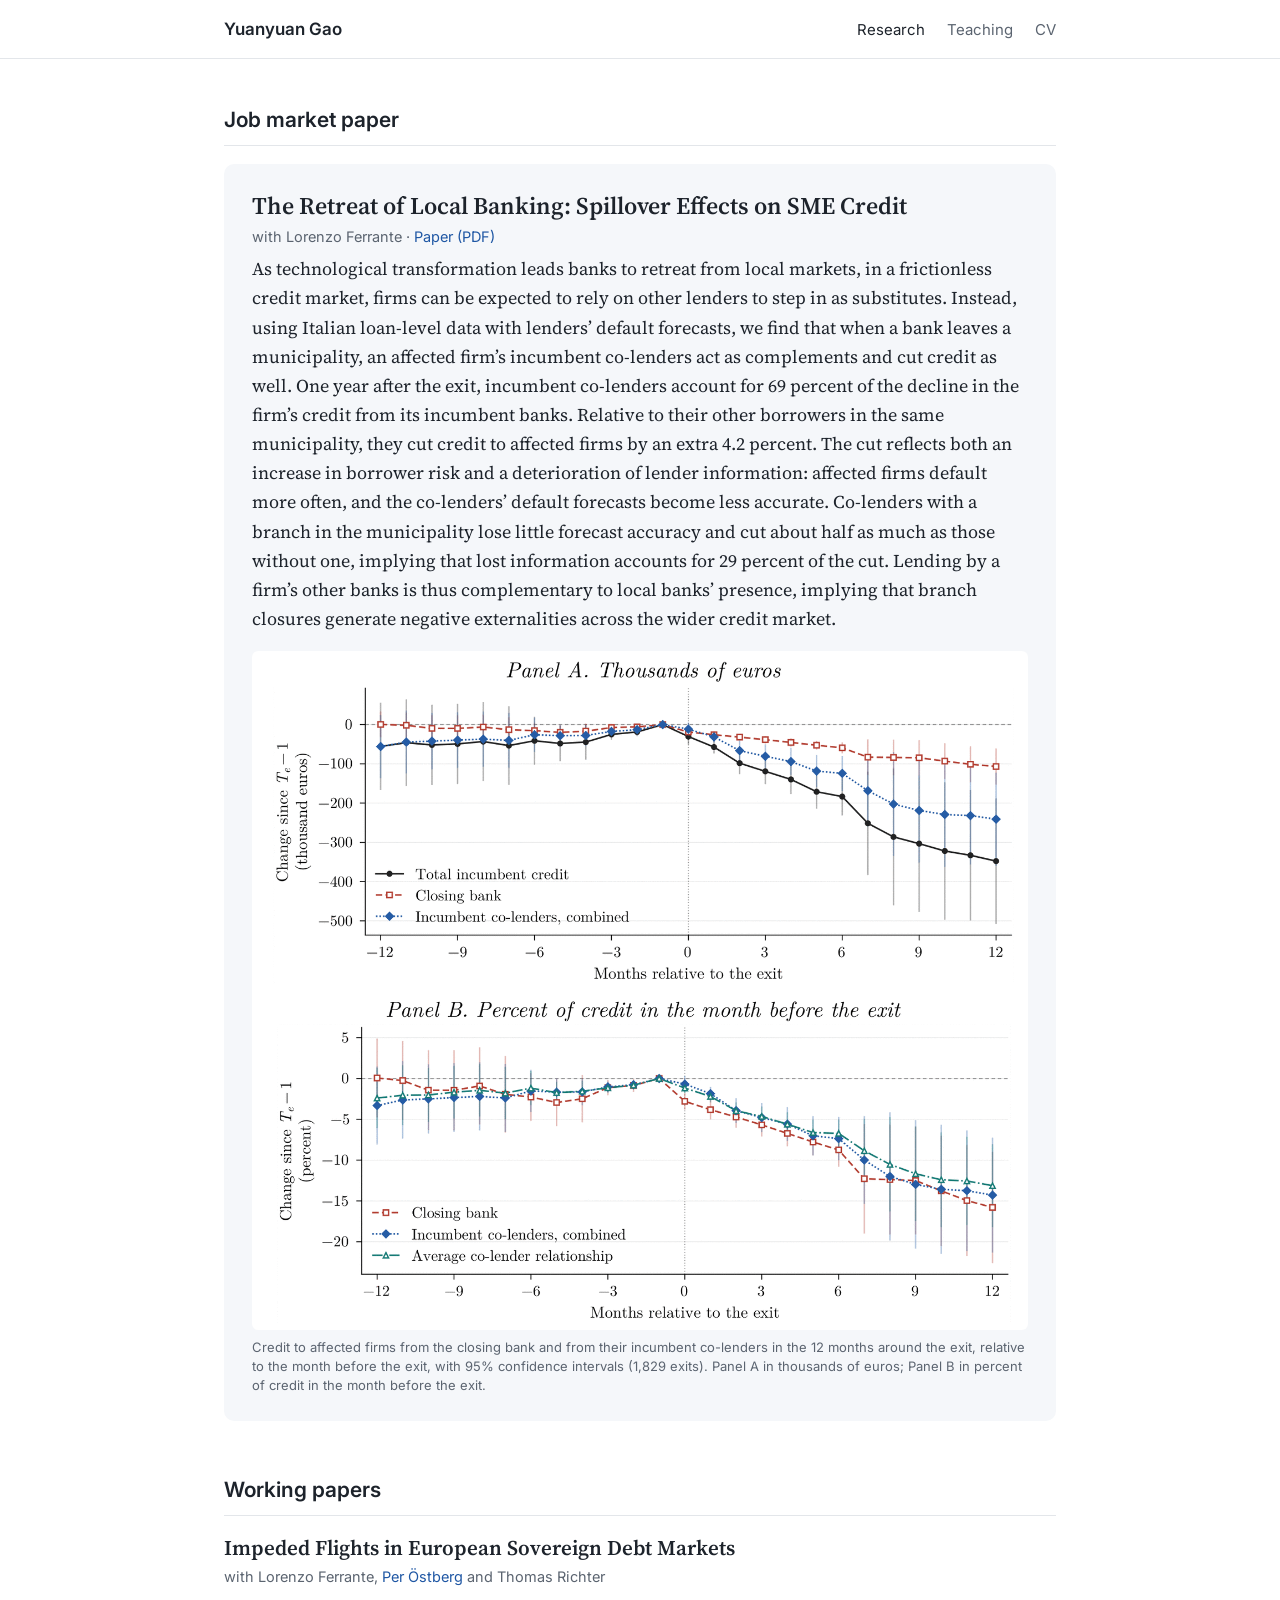
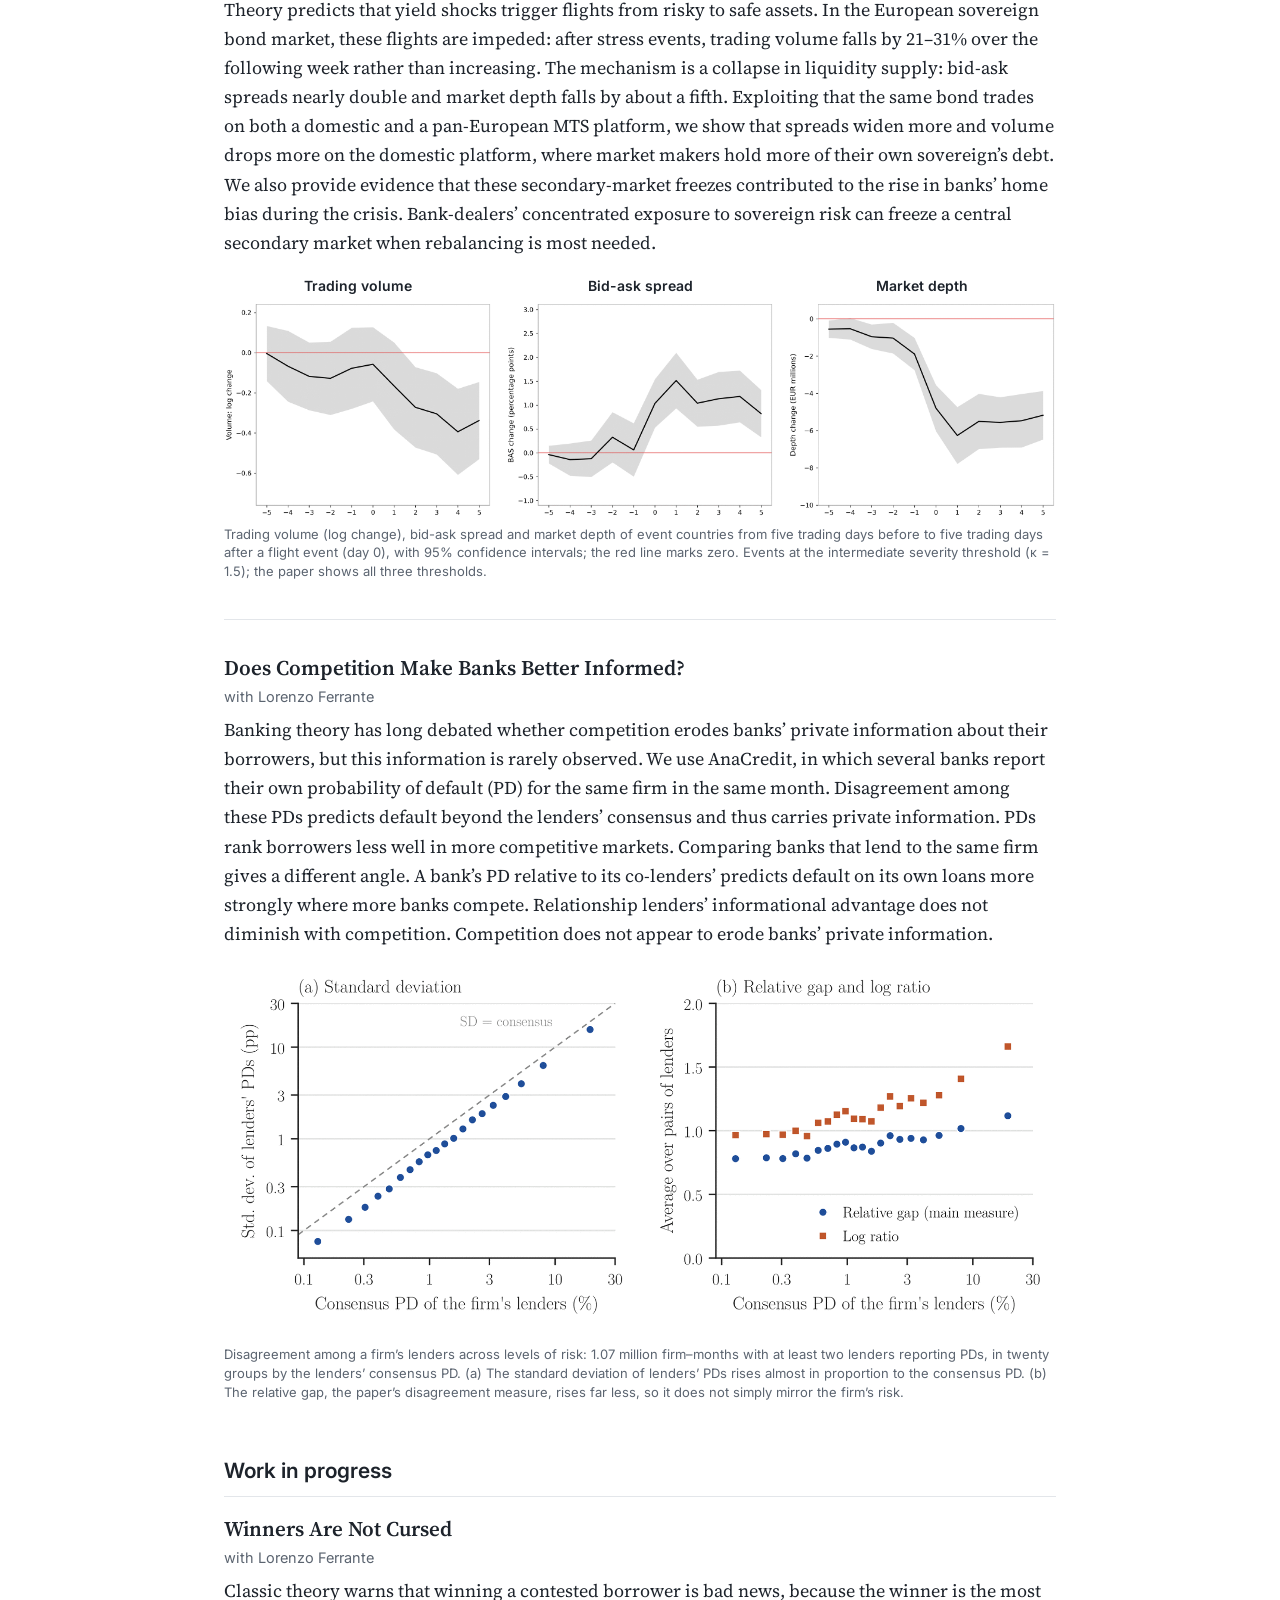
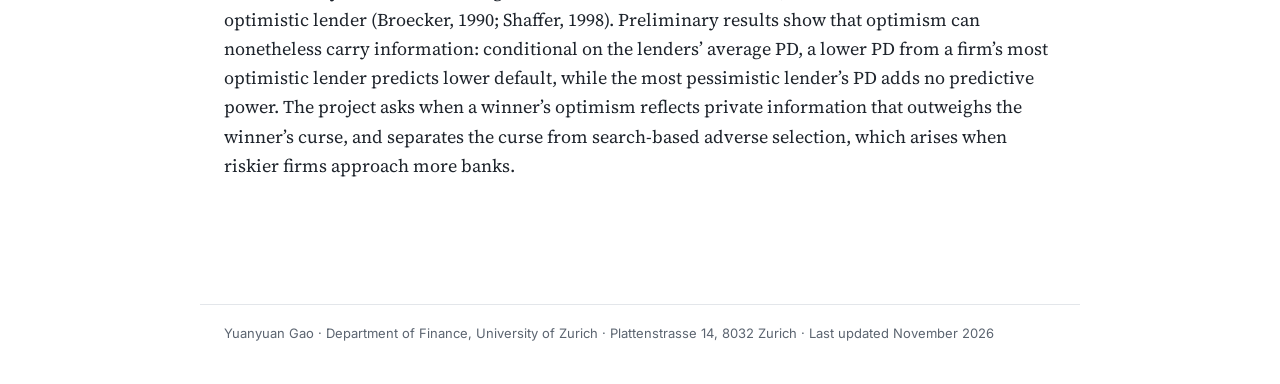
==== research.html @ 56079712 "Update site for November 2026 job market package New JMP title and abstract with Google Drive link; " ====
<!doctype html>
<html lang="en"><head>
<meta charset="utf-8"><meta name="viewport" content="width=device-width, initial-scale=1">
<title>Research | Yuanyuan Gao</title>
<meta name="description" content="Research by Yuanyuan Gao (University of Zurich and Swiss Finance Institute): job market paper on bank exits and SME credit, and working papers on sovereign debt markets and bank competition, with abstracts and main figures.">
<meta name="author" content="Yuanyuan Gao">
<link rel="canonical" href="https://yuanyuangao.com/research.html">
<meta property="og:type" content="profile"><meta property="og:title" content="Research | Yuanyuan Gao">
<meta property="og:description" content="Yuanyuan Gao is a PhD candidate in Finance at the University of Zurich and the Swiss Finance Institute, working on banking, financial intermediation and credit markets. On the 2026/27 academic job market."><meta property="og:url" content="https://yuanyuangao.com/research.html">
<meta property="og:image" content="https://yuanyuangao.com/portrait.jpg">
<link rel="icon" href="favicon.svg" type="image/svg+xml">
<link rel="preconnect" href="https://fonts.googleapis.com"><link rel="preconnect" href="https://fonts.gstatic.com" crossorigin>
<link href="https://fonts.googleapis.com/css2?family=Inter:wght@400;500;600&family=Source+Serif+4:ital,opsz,wght@0,8..60,400;0,8..60,600;1,8..60,400&display=swap" rel="stylesheet">
<link rel="stylesheet" href="style.css">
<script type="application/ld+json">{"@context": "https://schema.org", "@type": "Person", "name": "Yuanyuan Gao", "url": "https://yuanyuangao.com/", "email": "mailto:yuanyuan.gao@df.uzh.ch", "image": "https://yuanyuangao.com/portrait.jpg", "jobTitle": "PhD Candidate in Finance", "affiliation": [{"@type": "CollegeOrUniversity", "name": "University of Zurich", "department": "Department of Finance", "address": {"@type": "PostalAddress", "addressLocality": "Zurich", "addressCountry": "CH"}}, {"@type": "Organization", "name": "Swiss Finance Institute"}], "alumniOf": [{"@type": "CollegeOrUniversity", "name": "University of Zurich"}, {"@type": "CollegeOrUniversity", "name": "Chongqing University"}], "knowsAbout": ["Banking", "Financial intermediation", "Credit markets", "Bank branch closures", "Sovereign bond markets"], "sameAs": ["https://www.sfi.ch/en/people/yuanyuan-gao", "https://www.df.uzh.ch/en/people/phd-candidates/yuanyuan-gao.html"]}</script>
</head><body><header class="top"><div class="bar"><a class="brand" href="index.html">Yuanyuan Gao</a><nav><a href="research.html" aria-current="page">Research</a><a href="teaching.html">Teaching</a><a href="Yuanyuan_Gao_CV.pdf">CV</a></nav></div></header><main>
<section><h2>Job market paper</h2>
<article class="jmp paper-full" id="jmp">
<h3 class="ptitle">The Retreat of Local Banking: Spillover Effects on SME Credit</h3>
<p class="meta">with Lorenzo Ferrante · <a href="https://drive.google.com/file/d/1l1pgFVJreJL63-VNwxpn91xa-HqWeBpv/view?usp=sharing">Paper (PDF)</a></p>
<p>As technological transformation leads banks to retreat from local markets, in a frictionless credit market, firms can be expected to rely on other lenders to step in as substitutes. Instead, using Italian loan-level data with lenders’ default forecasts, we find that when a bank leaves a municipality, an affected firm’s incumbent co-lenders act as complements and cut credit as well. One year after the exit, incumbent co-lenders account for 69 percent of the decline in the firm’s credit from its incumbent banks. Relative to their other borrowers in the same municipality, they cut credit to affected firms by an extra 4.2 percent. The cut reflects both an increase in borrower risk and a deterioration of lender information: affected firms default more often, and the co-lenders’ default forecasts become less accurate. Co-lenders with a branch in the municipality lose little forecast accuracy and cut about half as much as those without one, implying that lost information accounts for 29 percent of the cut. Lending by a firm’s other banks is thus complementary to local banks’ presence, implying that branch closures generate negative externalities across the wider credit market.</p>
<figure><a class="figlink" href="fig_jmp.png"><img src="fig_jmp.png" alt="Event-study chart: after the exit, credit to affected firms falls both from the closing bank and, by more in euros, from their incumbent co-lenders" width="1400" height="1225"></a><figcaption>Credit to affected firms from the closing bank and from their incumbent co-lenders in the 12 months around the exit, relative to the month before the exit, with 95% confidence intervals (1,829 exits). Panel A in thousands of euros; Panel B in percent of credit in the month before the exit.</figcaption></figure>
</article></section>
<section><h2>Working papers</h2>
<article class="paper-full" id="impeded-flights">
<h3 class="ptitle">Impeded Flights in European Sovereign Debt Markets</h3>
<p class="meta">with Lorenzo Ferrante, <a href="https://www.df.uzh.ch/en/people/professor/oestberg.html">Per Östberg</a> and Thomas Richter</p>
<p>Theory predicts that yield shocks trigger flights from risky to safe assets. In the European sovereign bond market, these flights are impeded: after stress events, trading volume falls by 21–31% over the following week rather than increasing. The mechanism is a collapse in liquidity supply: bid-ask spreads nearly double and market depth falls by about a fifth. Exploiting that the same bond trades on both a domestic and a pan-European MTS platform, we show that spreads widen more and volume drops more on the domestic platform, where market makers hold more of their own sovereign’s debt. We also provide evidence that these secondary-market freezes contributed to the rise in banks’ home bias during the crisis. Bank-dealers’ concentrated exposure to sovereign risk can freeze a central secondary market when rebalancing is most needed.</p>
<figure><div class="panels"><a class="figlink" href="fig_if_volume.png"><span class="ptl">Trading volume</span><img src="fig_if_volume.png" alt="Trading volume falls after a flight event" width="900" height="722" loading="lazy"></a><a class="figlink" href="fig_if_spread.png"><span class="ptl">Bid-ask spread</span><img src="fig_if_spread.png" alt="The bid-ask spread rises after a flight event" width="900" height="722" loading="lazy"></a><a class="figlink" href="fig_if_depth.png"><span class="ptl">Market depth</span><img src="fig_if_depth.png" alt="Market depth falls after a flight event" width="900" height="722" loading="lazy"></a></div><figcaption>Trading volume (log change), bid-ask spread and market depth of event countries from five trading days before to five trading days after a flight event (day 0), with 95% confidence intervals; the red line marks zero. Events at the intermediate severity threshold (κ = 1.5); the paper shows all three thresholds.</figcaption></figure>
</article>
<article class="paper-full" id="competition">
<h3 class="ptitle">Does Competition Make Banks Better Informed?</h3>
<p class="meta">with Lorenzo Ferrante</p>
<p>Banking theory has long debated whether competition erodes banks’ private information about their borrowers, but this information is rarely observed. We use AnaCredit, in which several banks report their own probability of default (PD) for the same firm in the same month. Disagreement among these PDs predicts default beyond the lenders’ consensus and thus carries private information. PDs rank borrowers less well in more competitive markets. Comparing banks that lend to the same firm gives a different angle. A bank’s PD relative to its co-lenders’ predicts default on its own loans more strongly where more banks compete. Relationship lenders’ informational advantage does not diminish with competition. Competition does not appear to erode banks’ private information.</p>
<figure><a class="figlink" href="fig_competition.png"><img src="fig_competition.png" alt="Two scatter plots of lender disagreement against the consensus PD: the standard deviation of PDs rises with risk, while the relative gap stays much flatter" width="1600" height="714" loading="lazy"></a><figcaption>Disagreement among a firm’s lenders across levels of risk: 1.07 million firm–months with at least two lenders reporting PDs, in twenty groups by the lenders’ consensus PD. (a) The standard deviation of lenders’ PDs rises almost in proportion to the consensus PD. (b) The relative gap, the paper’s disagreement measure, rises far less, so it does not simply mirror the firm’s risk.</figcaption></figure>
</article></section>
<section><h2>Work in progress</h2>
<article class="paper-full" id="winners">
<h3 class="ptitle">Winners Are Not Cursed</h3>
<p class="meta">with Lorenzo Ferrante</p>
<p>Classic theory warns that winning a contested borrower is bad news, because the winner is the most optimistic lender (Broecker, 1990; Shaffer, 1998). Preliminary results show that optimism can nonetheless carry information: conditional on the lenders’ average PD, a lower PD from a firm’s most optimistic lender predicts lower default, while the most pessimistic lender’s PD adds no predictive power. The project asks when a winner’s optimism reflects private information that outweighs the winner’s curse, and separates the curse from search-based adverse selection, which arises when riskier firms approach more banks.</p>
</article></section>
</main><footer>Yuanyuan Gao · Department of Finance, University of Zurich · Plattenstrasse 14, 8032 Zurich · Last updated November 2026</footer></body></html>
---- style.css ----
:root{--ink:#1D232B;--ink-2:#5B6470;--rule:#E3E6EA;--link:#1F57A4;--paper:#FFFFFF;--tint:#F5F7FA;
--serif:"Source Serif 4",Georgia,serif;--sans:"Inter",system-ui,-apple-system,"Segoe UI",sans-serif}
*{box-sizing:border-box}html{-webkit-text-size-adjust:100%}
body{margin:0;background:var(--paper);color:var(--ink);font-family:var(--serif);font-size:18px;line-height:1.62}
a{color:var(--link);text-decoration:none}a:hover{text-decoration:underline}
a:focus-visible,summary:focus-visible{outline:2px solid var(--link);outline-offset:3px;border-radius:2px}
header.top{border-bottom:1px solid var(--rule);background:#fff;position:sticky;top:0;z-index:5}
.bar{max-width:880px;margin:0 auto;padding:14px 24px;display:flex;align-items:baseline;justify-content:space-between;gap:16px;flex-wrap:wrap}
.brand{font-family:var(--sans);font-weight:600;font-size:17px;color:var(--ink)}
nav a{font-family:var(--sans);font-size:15px;color:var(--ink-2);margin-left:22px}
nav a:first-child{margin-left:0}
nav a[aria-current="page"],nav a:hover{color:var(--ink);text-decoration:none}
main{max-width:880px;margin:0 auto;padding:44px 24px 72px}
.hero{display:grid;grid-template-columns:190px 1fr;gap:40px;align-items:start;margin-bottom:56px}
.portrait{width:190px;height:190px;border-radius:50%;object-fit:cover;display:block}
h1{font-family:var(--sans);font-weight:600;font-size:34px;line-height:1.15;margin:0 0 14px;letter-spacing:-.01em}
.role{font-family:var(--sans);font-size:15.5px;color:var(--ink-2);margin:0 0 18px}
.hero p{margin:0 0 14px}
.links{font-family:var(--sans);font-size:15px;margin-top:18px;display:flex;flex-wrap:wrap;gap:8px 22px}
.cvbtn{display:inline-block;background:var(--ink);color:#fff;border-radius:6px;padding:8px 16px;font-weight:500}
.cvbtn:hover{text-decoration:none;background:#000}
h2{font-family:var(--sans);font-weight:600;font-size:21px;margin:0 0 18px;padding-bottom:8px;border-bottom:1px solid var(--rule)}
section{margin-bottom:52px;scroll-margin-top:80px}
.jmp{background:var(--tint);border-radius:10px;padding:26px 28px 22px;margin-bottom:34px}
.kind{font-family:var(--sans);font-size:14px;font-weight:600;color:var(--link);margin:0 0 4px}
.ptitle{font-size:21px;font-weight:600;line-height:1.3;margin:0 0 4px}
.jmp .ptitle{font-size:24px}
.meta{font-family:var(--sans);font-size:14.5px;color:var(--ink-2);margin:0 0 12px}
figure{margin:18px 0 4px}figure img{width:100%;height:auto;display:block;border-radius:6px;background:#fff}
.figlink{display:block}.figlink:hover img{box-shadow:0 0 0 1px var(--rule)}
.teaser{margin:0 0 12px}
details.more summary{font-weight:500}
details.more[open] summary{margin-bottom:2px}
.sub{font-family:var(--sans);font-size:17px;font-weight:600;margin:30px 0 14px}
.jmp+.sub{margin-top:0}
ul.plain a.t-title{color:var(--ink)}ul.plain a.t-title:hover{color:var(--link)}
.more-link{font-family:var(--sans);font-size:15px;margin:22px 0 0}
.paper-full{padding:0 0 34px;margin:0 0 34px;border-bottom:1px solid var(--rule);scroll-margin-top:80px}
.paper-full:last-child{border-bottom:0;margin-bottom:0;padding-bottom:0}
.jmp.paper-full{padding:26px 28px 22px;border-bottom:0}
.paper-full>p{margin:0 0 6px}
.panels{display:grid;grid-template-columns:repeat(3,1fr);gap:14px}
.panels .figlink{text-decoration:none}
.ptl{display:block;font-family:var(--sans);font-size:14px;font-weight:600;color:var(--ink);text-align:center;margin-bottom:4px}
@media (max-width:720px){.jmp.paper-full{padding:20px 18px}}
@media (max-width:600px){.panels{grid-template-columns:1fr;gap:18px;max-width:440px;margin:0 auto}}
figcaption{font-family:var(--sans);font-size:13px;color:var(--ink-2);margin-top:8px;line-height:1.45}
.paper{margin-bottom:26px}
details summary{cursor:pointer;font-family:var(--sans);font-size:14.5px;color:var(--link);list-style:none;display:inline-block}
details summary::-webkit-details-marker{display:none}
details summary::before{content:"+ ";}details[open] summary::before{content:"− ";}
details p{margin:8px 0 0}
ul.plain{list-style:none;margin:0;padding:0}ul.plain li{margin-bottom:14px}
.t-title{font-weight:600}.t-meta{font-family:var(--sans);font-size:14.5px;color:var(--ink-2)}
.refs{display:grid;grid-template-columns:repeat(3,1fr);gap:20px 28px}
.refs .who{font-weight:600;display:block}.refs span{display:block;font-family:var(--sans);font-size:14.5px;color:var(--ink-2);line-height:1.5}
.teaser p{margin:0 0 10px}
footer{max-width:880px;margin:0 auto;padding:18px 24px 40px;font-family:var(--sans);font-size:13px;color:var(--ink-2);border-top:1px solid var(--rule)}
@media (max-width:720px){
 body{font-size:17px}.hero{grid-template-columns:1fr;gap:20px}.portrait{width:140px;height:140px}
 h1{font-size:30px}.refs{grid-template-columns:1fr}.jmp{padding:20px 18px}
 nav a{margin-left:14px}main{padding:28px 16px 56px}.bar{padding:12px 16px}}
@media (prefers-reduced-motion:reduce){*{scroll-behavior:auto!important}}
html{scroll-behavior:smooth}
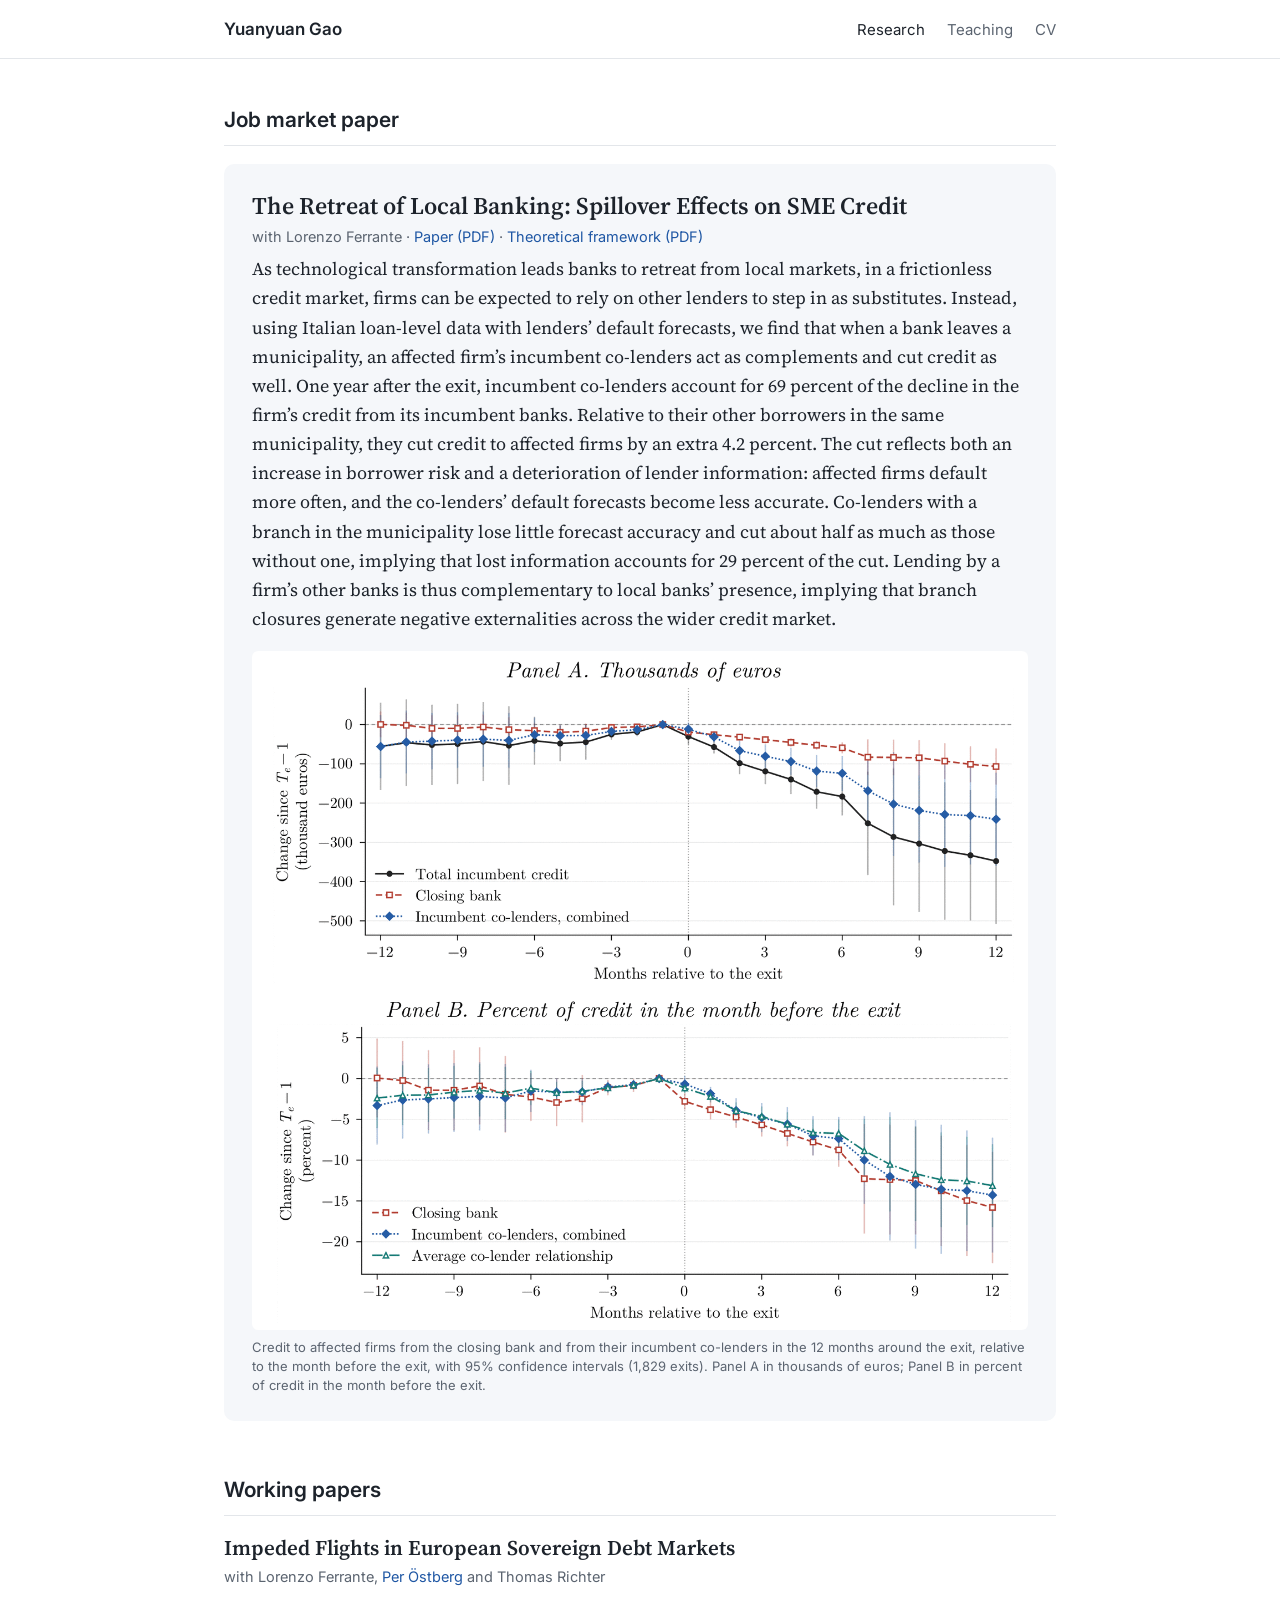
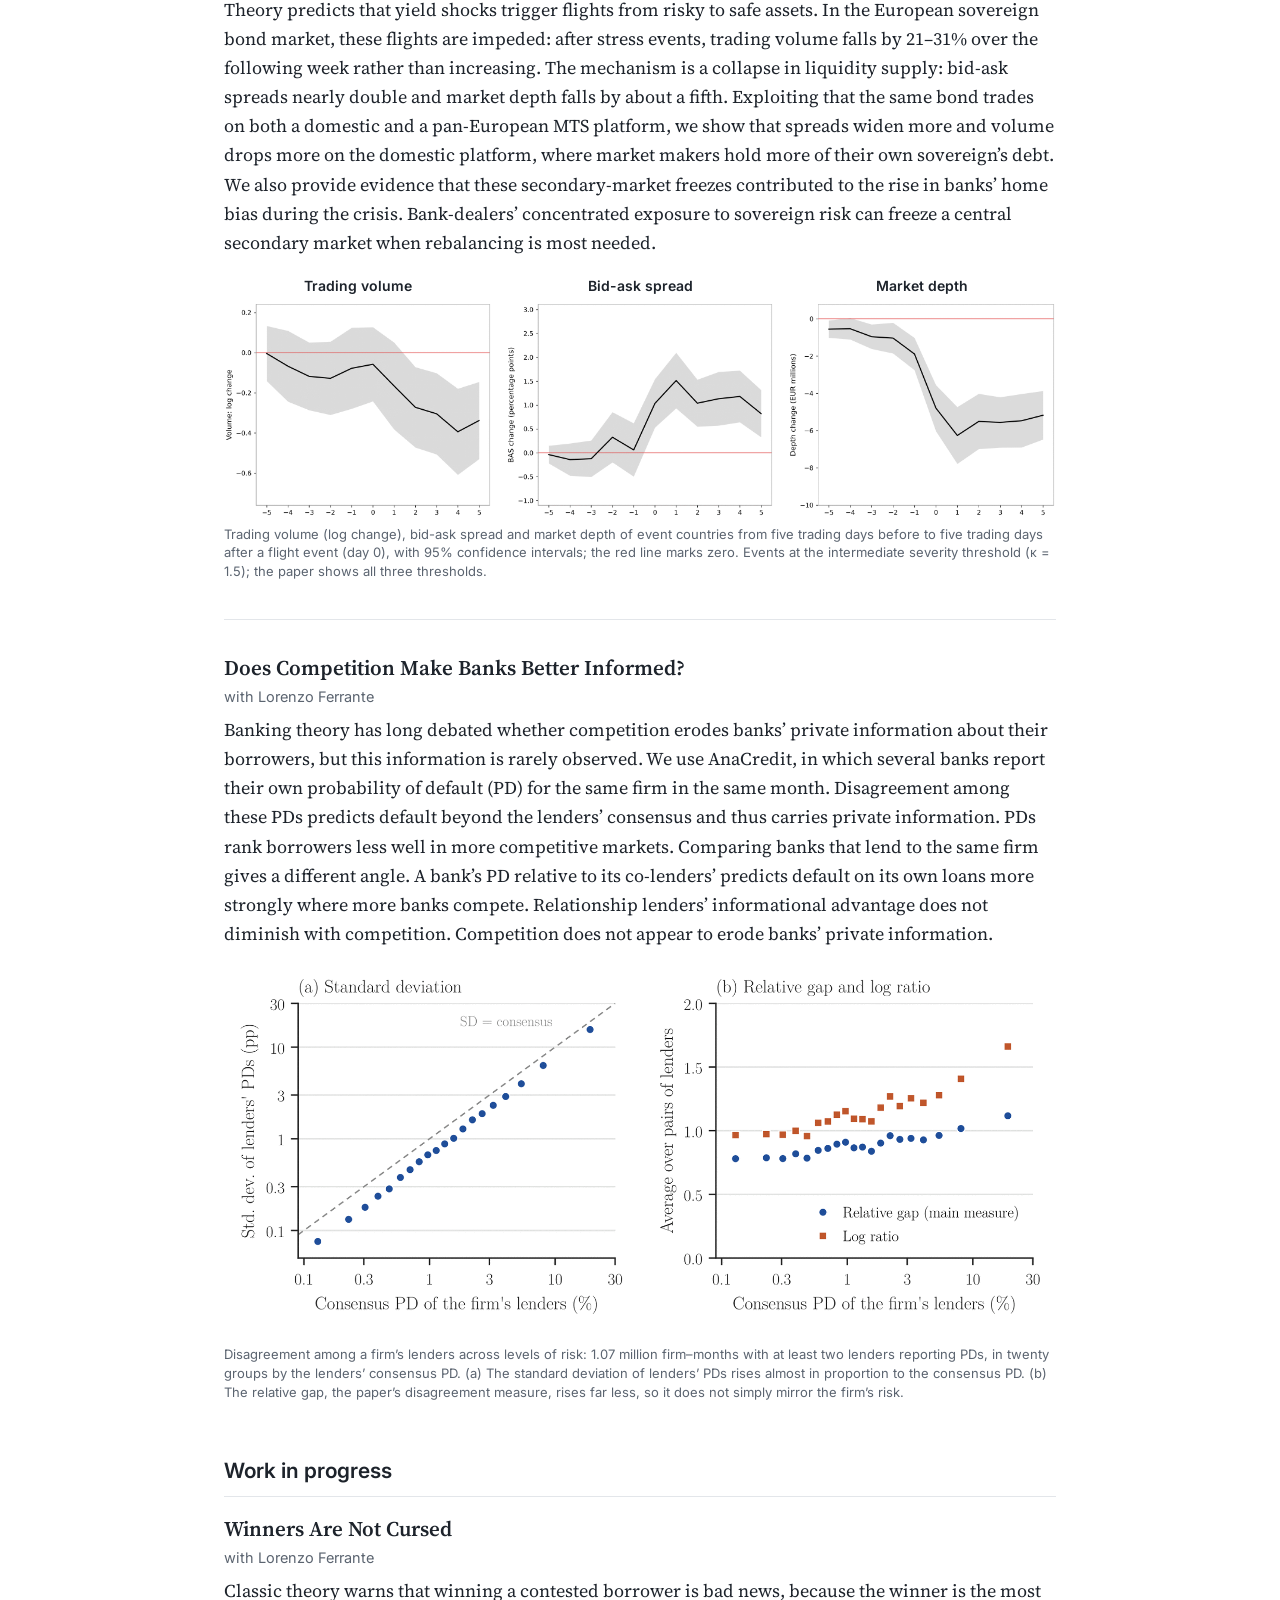
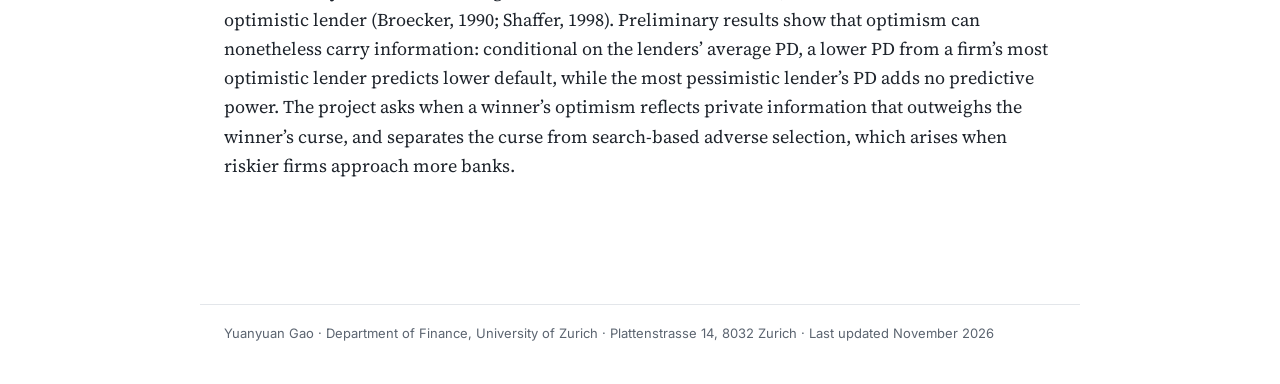
==== commit b1678964: "Add theoretical framework note to the JMP entries Standalone PDF of the framework (firm and informat" ====
--- a/research.html
+++ b/research.html
@@ -13,11 +13,11 @@
 <link href="https://fonts.googleapis.com/css2?family=Inter:wght@400;500;600&family=Source+Serif+4:ital,opsz,wght@0,8..60,400;0,8..60,600;1,8..60,400&display=swap" rel="stylesheet">
 <link rel="stylesheet" href="style.css">
 <script type="application/ld+json">{"@context": "https://schema.org", "@type": "Person", "name": "Yuanyuan Gao", "url": "https://yuanyuangao.com/", "email": "mailto:yuanyuan.gao@df.uzh.ch", "image": "https://yuanyuangao.com/portrait.jpg", "jobTitle": "PhD Candidate in Finance", "affiliation": [{"@type": "CollegeOrUniversity", "name": "University of Zurich", "department": "Department of Finance", "address": {"@type": "PostalAddress", "addressLocality": "Zurich", "addressCountry": "CH"}}, {"@type": "Organization", "name": "Swiss Finance Institute"}], "alumniOf": [{"@type": "CollegeOrUniversity", "name": "University of Zurich"}, {"@type": "CollegeOrUniversity", "name": "Chongqing University"}], "knowsAbout": ["Banking", "Financial intermediation", "Credit markets", "Bank branch closures", "Sovereign bond markets"], "sameAs": ["https://www.sfi.ch/en/people/yuanyuan-gao", "https://www.df.uzh.ch/en/people/phd-candidates/yuanyuan-gao.html"]}</script>
-</head><body><header class="top"><div class="bar"><a class="brand" href="index.html">Yuanyuan Gao</a><nav><a href="research.html" aria-current="page">Research</a><a href="teaching.html">Teaching</a><a href="Yuanyuan_Gao_CV.pdf">CV</a></nav></div></header><main>
+<script>if(location.host!=="yuanyuangao.com")window.goatcounter={no_onload:true}</script><script data-goatcounter="https://yuanyuangao.goatcounter.com/count" async src="//gc.zgo.at/count.js"></script></head><body><header class="top"><div class="bar"><a class="brand" href="index.html">Yuanyuan Gao</a><nav><a href="research.html" aria-current="page">Research</a><a href="teaching.html">Teaching</a><a href="Yuanyuan_Gao_CV.pdf">CV</a></nav></div></header><main>
 <section><h2>Job market paper</h2>
 <article class="jmp paper-full" id="jmp">
 <h3 class="ptitle">The Retreat of Local Banking: Spillover Effects on SME Credit</h3>
-<p class="meta">with Lorenzo Ferrante · <a href="https://drive.google.com/file/d/1l1pgFVJreJL63-VNwxpn91xa-HqWeBpv/view?usp=sharing">Paper (PDF)</a></p>
+<p class="meta">with Lorenzo Ferrante · <a href="https://drive.google.com/file/d/1l1pgFVJreJL63-VNwxpn91xa-HqWeBpv/view?usp=sharing">Paper (PDF)</a> · <a href="Gao_Ferrante_framework.pdf">Theoretical framework (PDF)</a></p>
 <p>As technological transformation leads banks to retreat from local markets, in a frictionless credit market, firms can be expected to rely on other lenders to step in as substitutes. Instead, using Italian loan-level data with lenders’ default forecasts, we find that when a bank leaves a municipality, an affected firm’s incumbent co-lenders act as complements and cut credit as well. One year after the exit, incumbent co-lenders account for 69 percent of the decline in the firm’s credit from its incumbent banks. Relative to their other borrowers in the same municipality, they cut credit to affected firms by an extra 4.2 percent. The cut reflects both an increase in borrower risk and a deterioration of lender information: affected firms default more often, and the co-lenders’ default forecasts become less accurate. Co-lenders with a branch in the municipality lose little forecast accuracy and cut about half as much as those without one, implying that lost information accounts for 29 percent of the cut. Lending by a firm’s other banks is thus complementary to local banks’ presence, implying that branch closures generate negative externalities across the wider credit market.</p>
 <figure><a class="figlink" href="fig_jmp.png"><img src="fig_jmp.png" alt="Event-study chart: after the exit, credit to affected firms falls both from the closing bank and, by more in euros, from their incumbent co-lenders" width="1400" height="1225"></a><figcaption>Credit to affected firms from the closing bank and from their incumbent co-lenders in the 12 months around the exit, relative to the month before the exit, with 95% confidence intervals (1,829 exits). Panel A in thousands of euros; Panel B in percent of credit in the month before the exit.</figcaption></figure>
 </article></section>
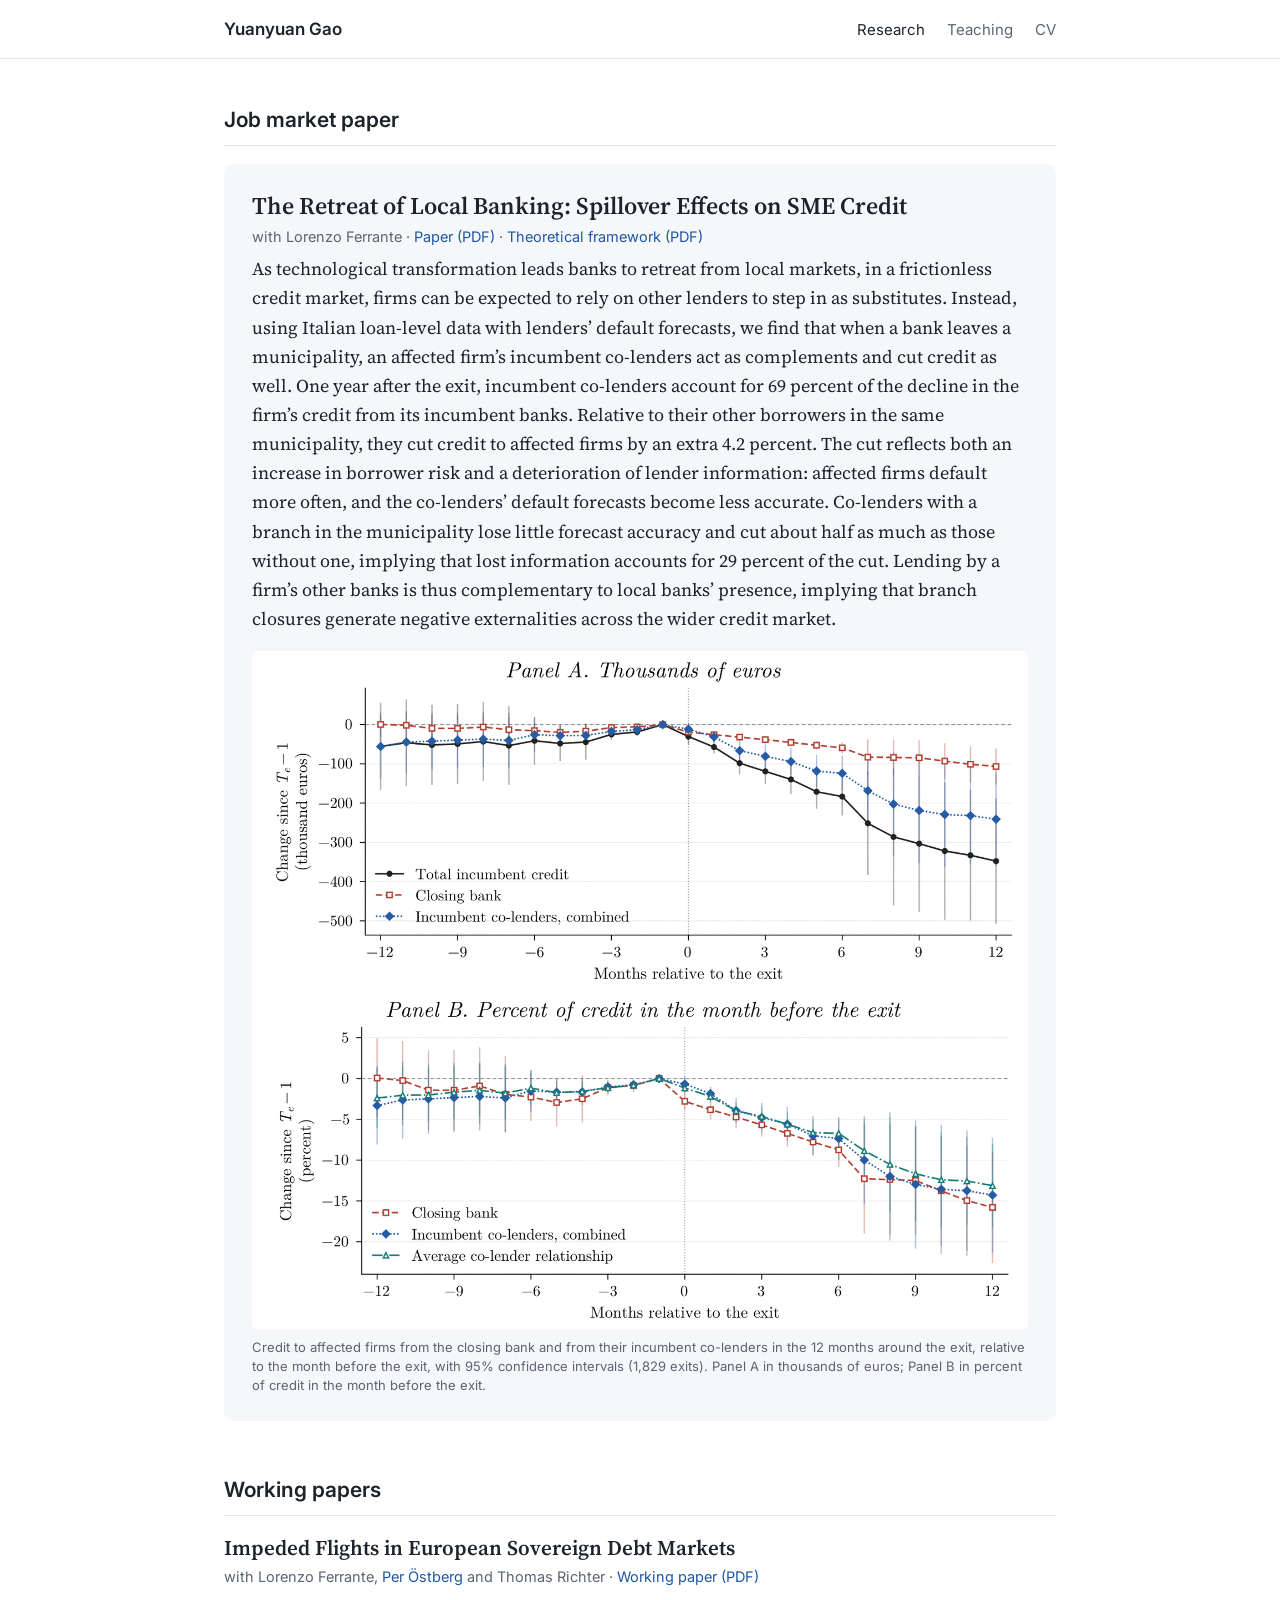
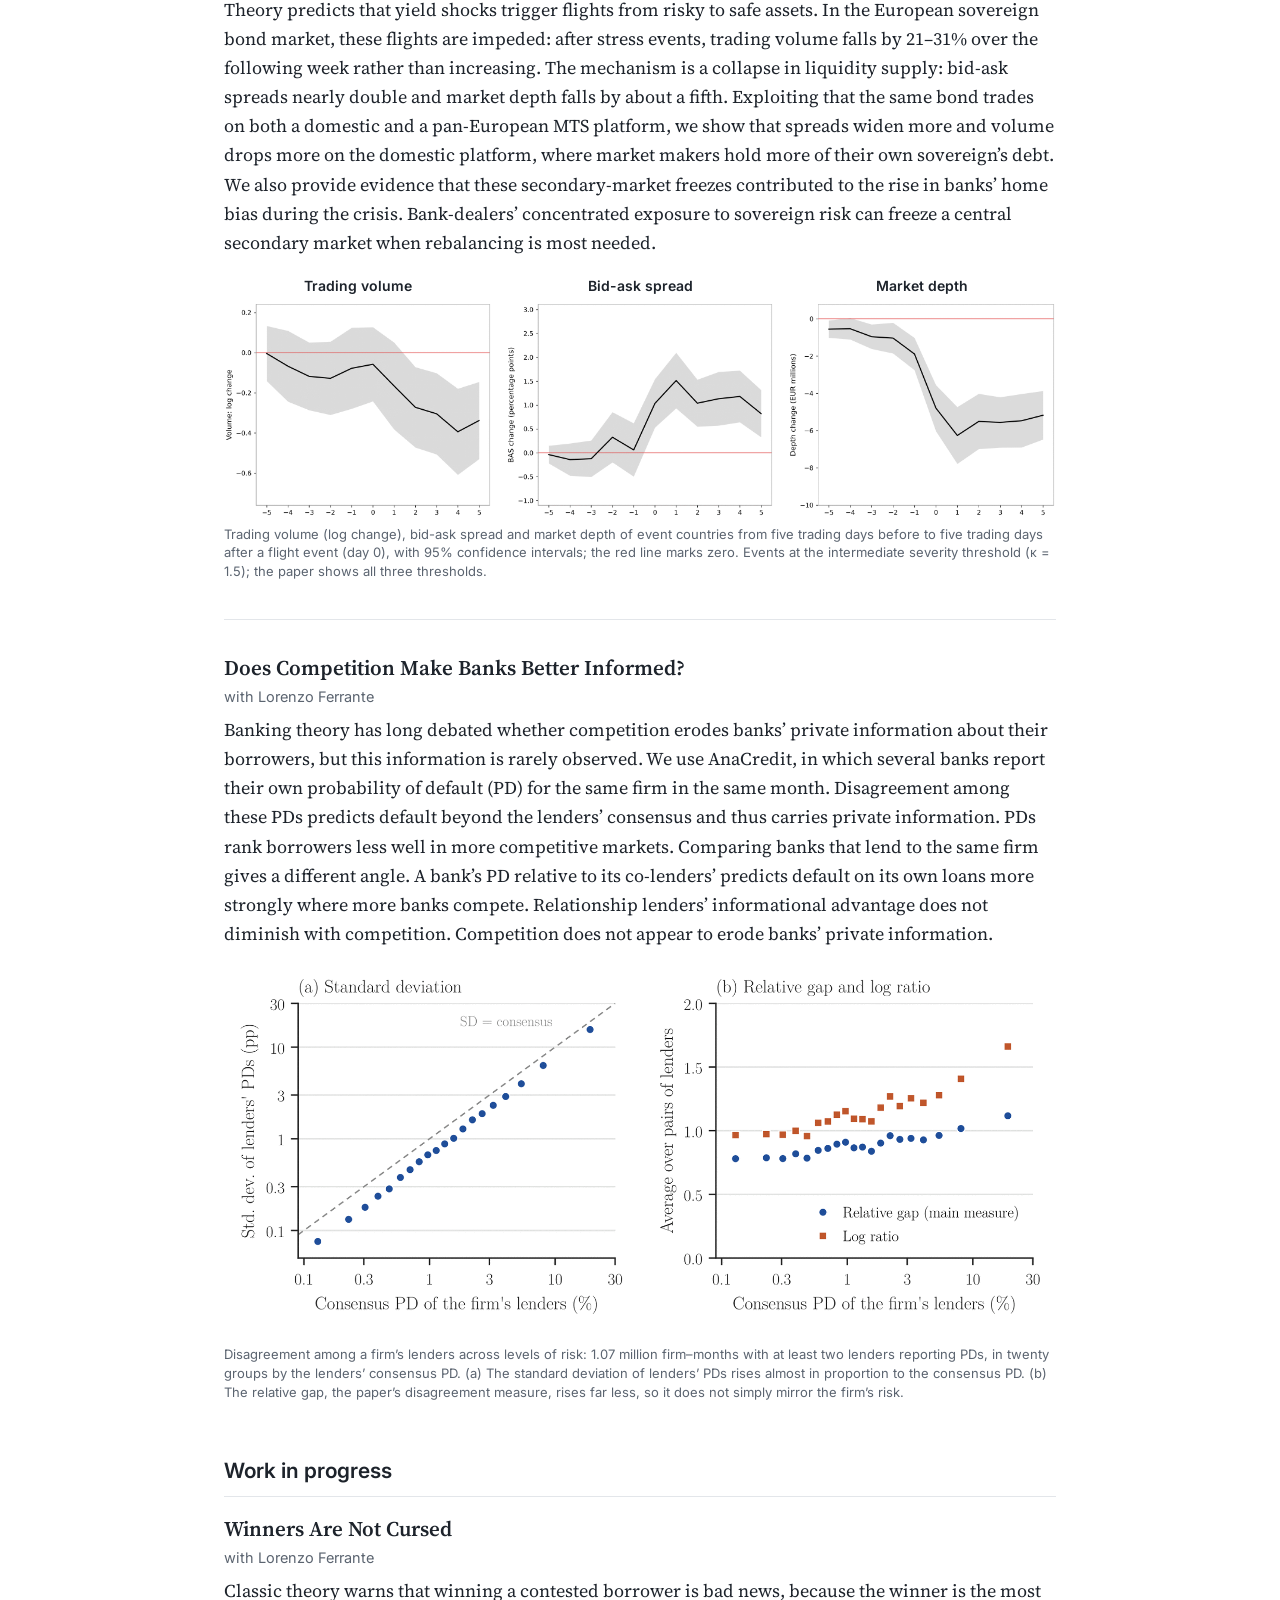
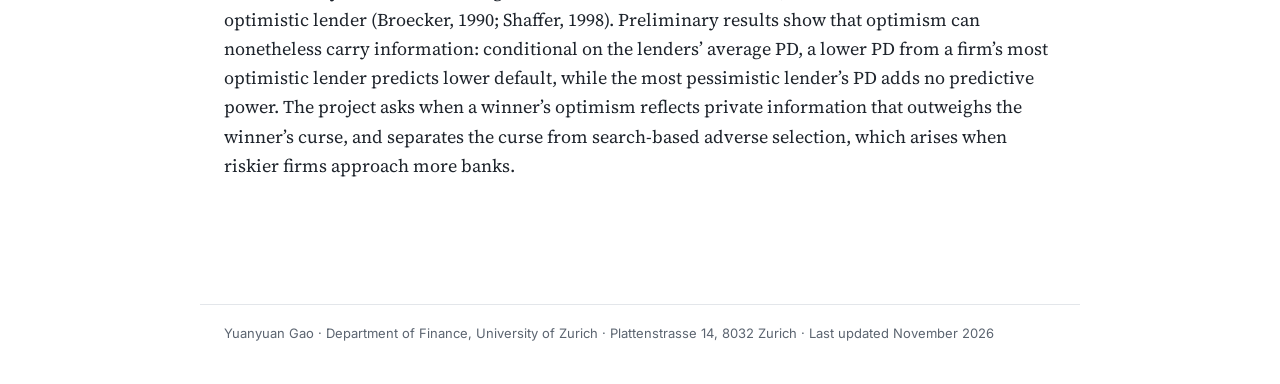
==== commit 89466c7c: "Host JMP and Impeded Flights PDFs on the site instead of Google Drive Google Drive is blocked in mai" ====
--- a/research.html
+++ b/research.html
@@ -17,14 +17,14 @@
 <section><h2>Job market paper</h2>
 <article class="jmp paper-full" id="jmp">
 <h3 class="ptitle">The Retreat of Local Banking: Spillover Effects on SME Credit</h3>
-<p class="meta">with Lorenzo Ferrante · <a href="https://drive.google.com/file/d/1l1pgFVJreJL63-VNwxpn91xa-HqWeBpv/view?usp=sharing">Paper (PDF)</a> · <a href="Gao_Ferrante_framework.pdf">Theoretical framework (PDF)</a></p>
+<p class="meta">with Lorenzo Ferrante · <a href="Yuanyuan_Gao_JMP.pdf">Paper (PDF)</a> · <a href="Gao_Ferrante_framework.pdf">Theoretical framework (PDF)</a></p>
 <p>As technological transformation leads banks to retreat from local markets, in a frictionless credit market, firms can be expected to rely on other lenders to step in as substitutes. Instead, using Italian loan-level data with lenders’ default forecasts, we find that when a bank leaves a municipality, an affected firm’s incumbent co-lenders act as complements and cut credit as well. One year after the exit, incumbent co-lenders account for 69 percent of the decline in the firm’s credit from its incumbent banks. Relative to their other borrowers in the same municipality, they cut credit to affected firms by an extra 4.2 percent. The cut reflects both an increase in borrower risk and a deterioration of lender information: affected firms default more often, and the co-lenders’ default forecasts become less accurate. Co-lenders with a branch in the municipality lose little forecast accuracy and cut about half as much as those without one, implying that lost information accounts for 29 percent of the cut. Lending by a firm’s other banks is thus complementary to local banks’ presence, implying that branch closures generate negative externalities across the wider credit market.</p>
 <figure><a class="figlink" href="fig_jmp.png"><img src="fig_jmp.png" alt="Event-study chart: after the exit, credit to affected firms falls both from the closing bank and, by more in euros, from their incumbent co-lenders" width="1400" height="1225"></a><figcaption>Credit to affected firms from the closing bank and from their incumbent co-lenders in the 12 months around the exit, relative to the month before the exit, with 95% confidence intervals (1,829 exits). Panel A in thousands of euros; Panel B in percent of credit in the month before the exit.</figcaption></figure>
 </article></section>
 <section><h2>Working papers</h2>
 <article class="paper-full" id="impeded-flights">
 <h3 class="ptitle">Impeded Flights in European Sovereign Debt Markets</h3>
-<p class="meta">with Lorenzo Ferrante, <a href="https://www.df.uzh.ch/en/people/professor/oestberg.html">Per Östberg</a> and Thomas Richter</p>
+<p class="meta">with Lorenzo Ferrante, <a href="https://www.df.uzh.ch/en/people/professor/oestberg.html">Per Östberg</a> and Thomas Richter · <a href="Impeded_Flights_working_paper.pdf">Working paper (PDF)</a></p>
 <p>Theory predicts that yield shocks trigger flights from risky to safe assets. In the European sovereign bond market, these flights are impeded: after stress events, trading volume falls by 21–31% over the following week rather than increasing. The mechanism is a collapse in liquidity supply: bid-ask spreads nearly double and market depth falls by about a fifth. Exploiting that the same bond trades on both a domestic and a pan-European MTS platform, we show that spreads widen more and volume drops more on the domestic platform, where market makers hold more of their own sovereign’s debt. We also provide evidence that these secondary-market freezes contributed to the rise in banks’ home bias during the crisis. Bank-dealers’ concentrated exposure to sovereign risk can freeze a central secondary market when rebalancing is most needed.</p>
 <figure><div class="panels"><a class="figlink" href="fig_if_volume.png"><span class="ptl">Trading volume</span><img src="fig_if_volume.png" alt="Trading volume falls after a flight event" width="900" height="722" loading="lazy"></a><a class="figlink" href="fig_if_spread.png"><span class="ptl">Bid-ask spread</span><img src="fig_if_spread.png" alt="The bid-ask spread rises after a flight event" width="900" height="722" loading="lazy"></a><a class="figlink" href="fig_if_depth.png"><span class="ptl">Market depth</span><img src="fig_if_depth.png" alt="Market depth falls after a flight event" width="900" height="722" loading="lazy"></a></div><figcaption>Trading volume (log change), bid-ask spread and market depth of event countries from five trading days before to five trading days after a flight event (day 0), with 95% confidence intervals; the red line marks zero. Events at the intermediate severity threshold (κ = 1.5); the paper shows all three thresholds.</figcaption></figure>
 </article>
